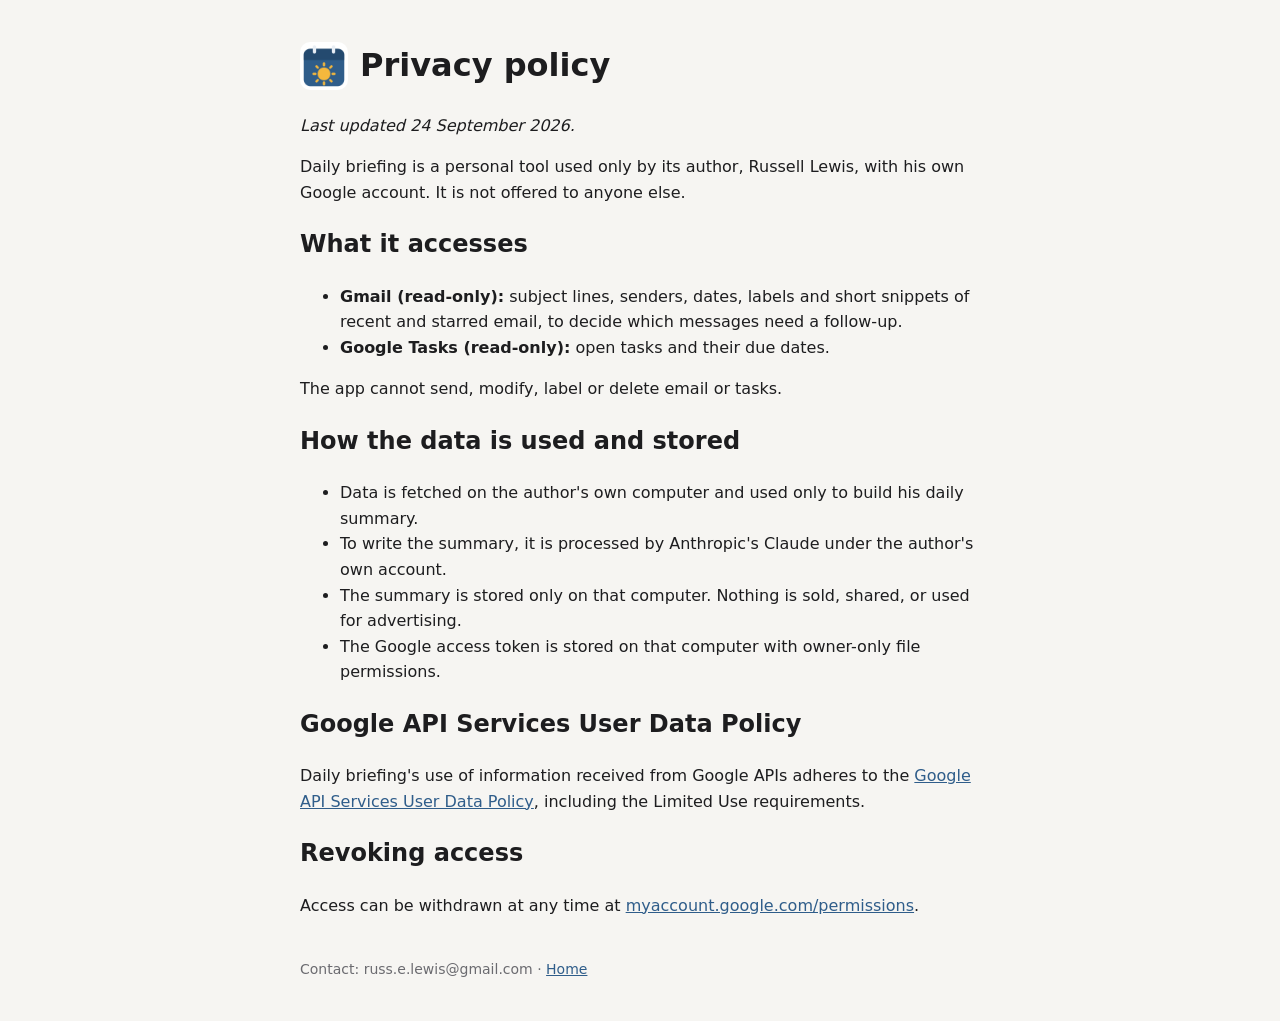
==== privacy.html @ 4157947c "Daily briefing homepage and privacy policy Co-Authored-By: Claude Opus 5.5 (1M context) <noreply@ant" ====
<!doctype html>
<html lang="en"><head><meta charset="utf-8"><meta name="viewport" content="width=device-width,initial-scale=1">
<title>Privacy policy · Daily briefing</title><link rel="stylesheet" href="style.css"></head>
<body><main>
<h1><img src="logo.png" alt="">Privacy policy</h1>
<p><em>Last updated 24 September 2026.</em></p>
<p>Daily briefing is a personal tool used only by its author, Russell Lewis, with his own
Google account. It is not offered to anyone else.</p>
<h2>What it accesses</h2>
<ul>
<li><strong>Gmail (read-only):</strong> subject lines, senders, dates, labels and short snippets of
recent and starred email, to decide which messages need a follow-up.</li>
<li><strong>Google Tasks (read-only):</strong> open tasks and their due dates.</li>
</ul>
<p>The app cannot send, modify, label or delete email or tasks.</p>
<h2>How the data is used and stored</h2>
<ul>
<li>Data is fetched on the author's own computer and used only to build his daily summary.</li>
<li>To write the summary, it is processed by Anthropic's Claude under the author's own account.</li>
<li>The summary is stored only on that computer. Nothing is sold, shared, or used for advertising.</li>
<li>The Google access token is stored on that computer with owner-only file permissions.</li>
</ul>
<h2>Google API Services User Data Policy</h2>
<p>Daily briefing's use of information received from Google APIs adheres to the
<a href="https://developers.google.com/terms/api-services-user-data-policy">Google API Services User Data Policy</a>,
including the Limited Use requirements.</p>
<h2>Revoking access</h2>
<p>Access can be withdrawn at any time at
<a href="https://myaccount.google.com/permissions">myaccount.google.com/permissions</a>.</p>
<footer>Contact: russ.e.lewis@gmail.com · <a href="index.html">Home</a></footer>
</main></body></html>
---- style.css ----
:root{--bg:#f6f5f2;--ink:#1d1d1f;--muted:#6b6b70;--accent:#2f5d8a}
@media (prefers-color-scheme:dark){:root{--bg:#15161a;--ink:#e8e8ea;--muted:#9a9ca3;--accent:#8fb8e3}}
body{margin:0;background:var(--bg);color:var(--ink);font:16px/1.6 system-ui,sans-serif}
main{max-width:680px;margin:0 auto;padding:40px 16px}
h1{display:flex;align-items:center;gap:12px;margin-top:0}
h1 img{width:48px;height:48px;border-radius:10px}
a{color:var(--accent)}
footer{color:var(--muted);font-size:14px;margin-top:40px}
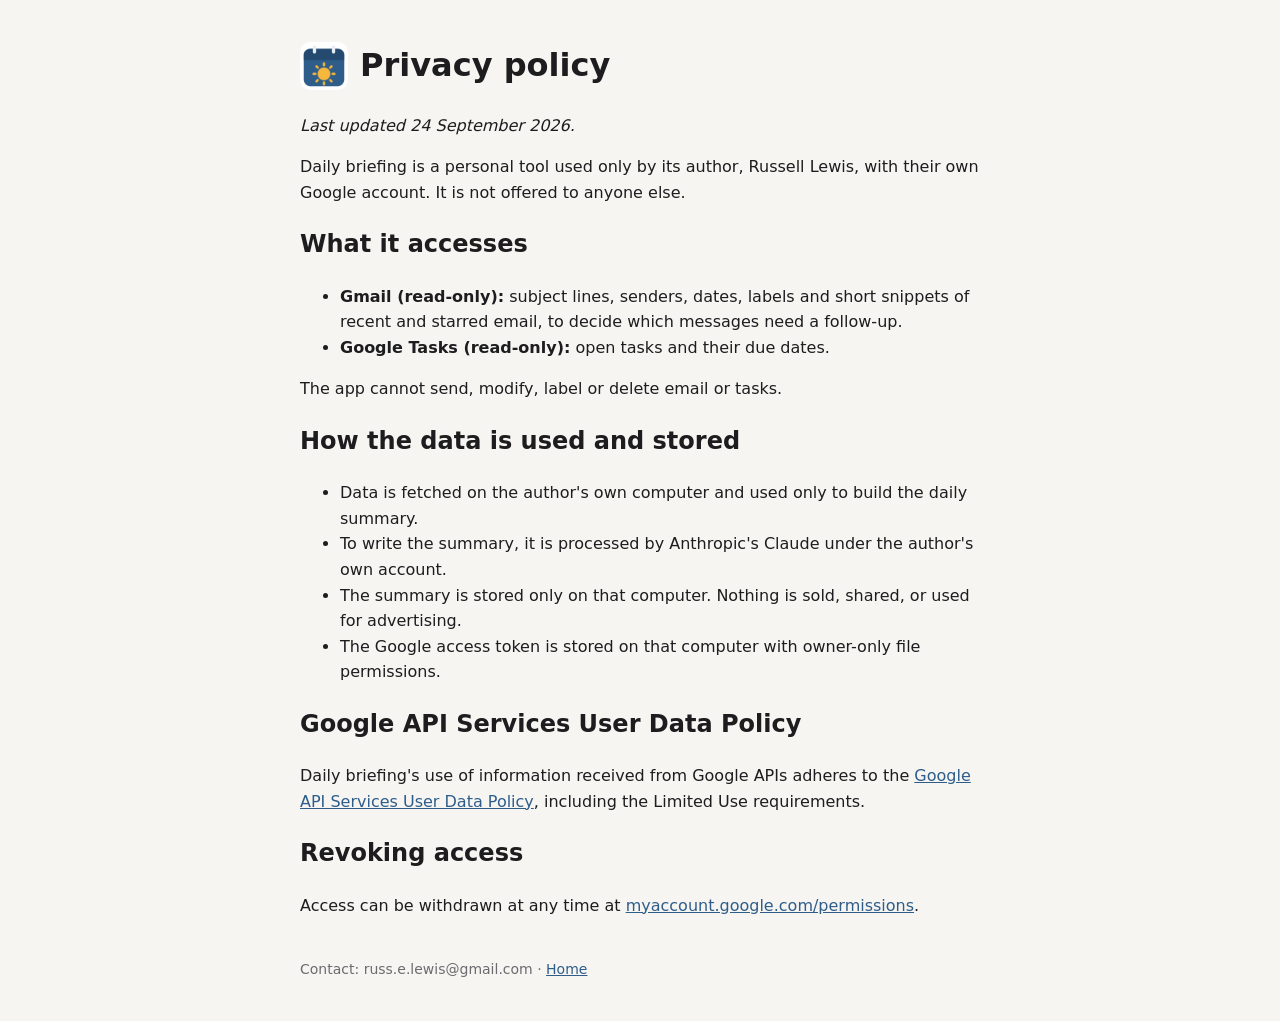
==== commit 1516a938: "Use neutral wording in privacy policy Co-Authored-By: Claude Opus 5.5 (1M context) <noreply@anthropi" ====
--- a/privacy.html
+++ b/privacy.html
@@ -4,7 +4,7 @@
 <body><main>
 <h1><img src="logo.png" alt="">Privacy policy</h1>
 <p><em>Last updated 24 September 2026.</em></p>
-<p>Daily briefing is a personal tool used only by its author, Russell Lewis, with his own
+<p>Daily briefing is a personal tool used only by its author, Russell Lewis, with their own
 Google account. It is not offered to anyone else.</p>
 <h2>What it accesses</h2>
 <ul>
@@ -15,7 +15,7 @@
 <p>The app cannot send, modify, label or delete email or tasks.</p>
 <h2>How the data is used and stored</h2>
 <ul>
-<li>Data is fetched on the author's own computer and used only to build his daily summary.</li>
+<li>Data is fetched on the author's own computer and used only to build the daily summary.</li>
 <li>To write the summary, it is processed by Anthropic's Claude under the author's own account.</li>
 <li>The summary is stored only on that computer. Nothing is sold, shared, or used for advertising.</li>
 <li>The Google access token is stored on that computer with owner-only file permissions.</li>
